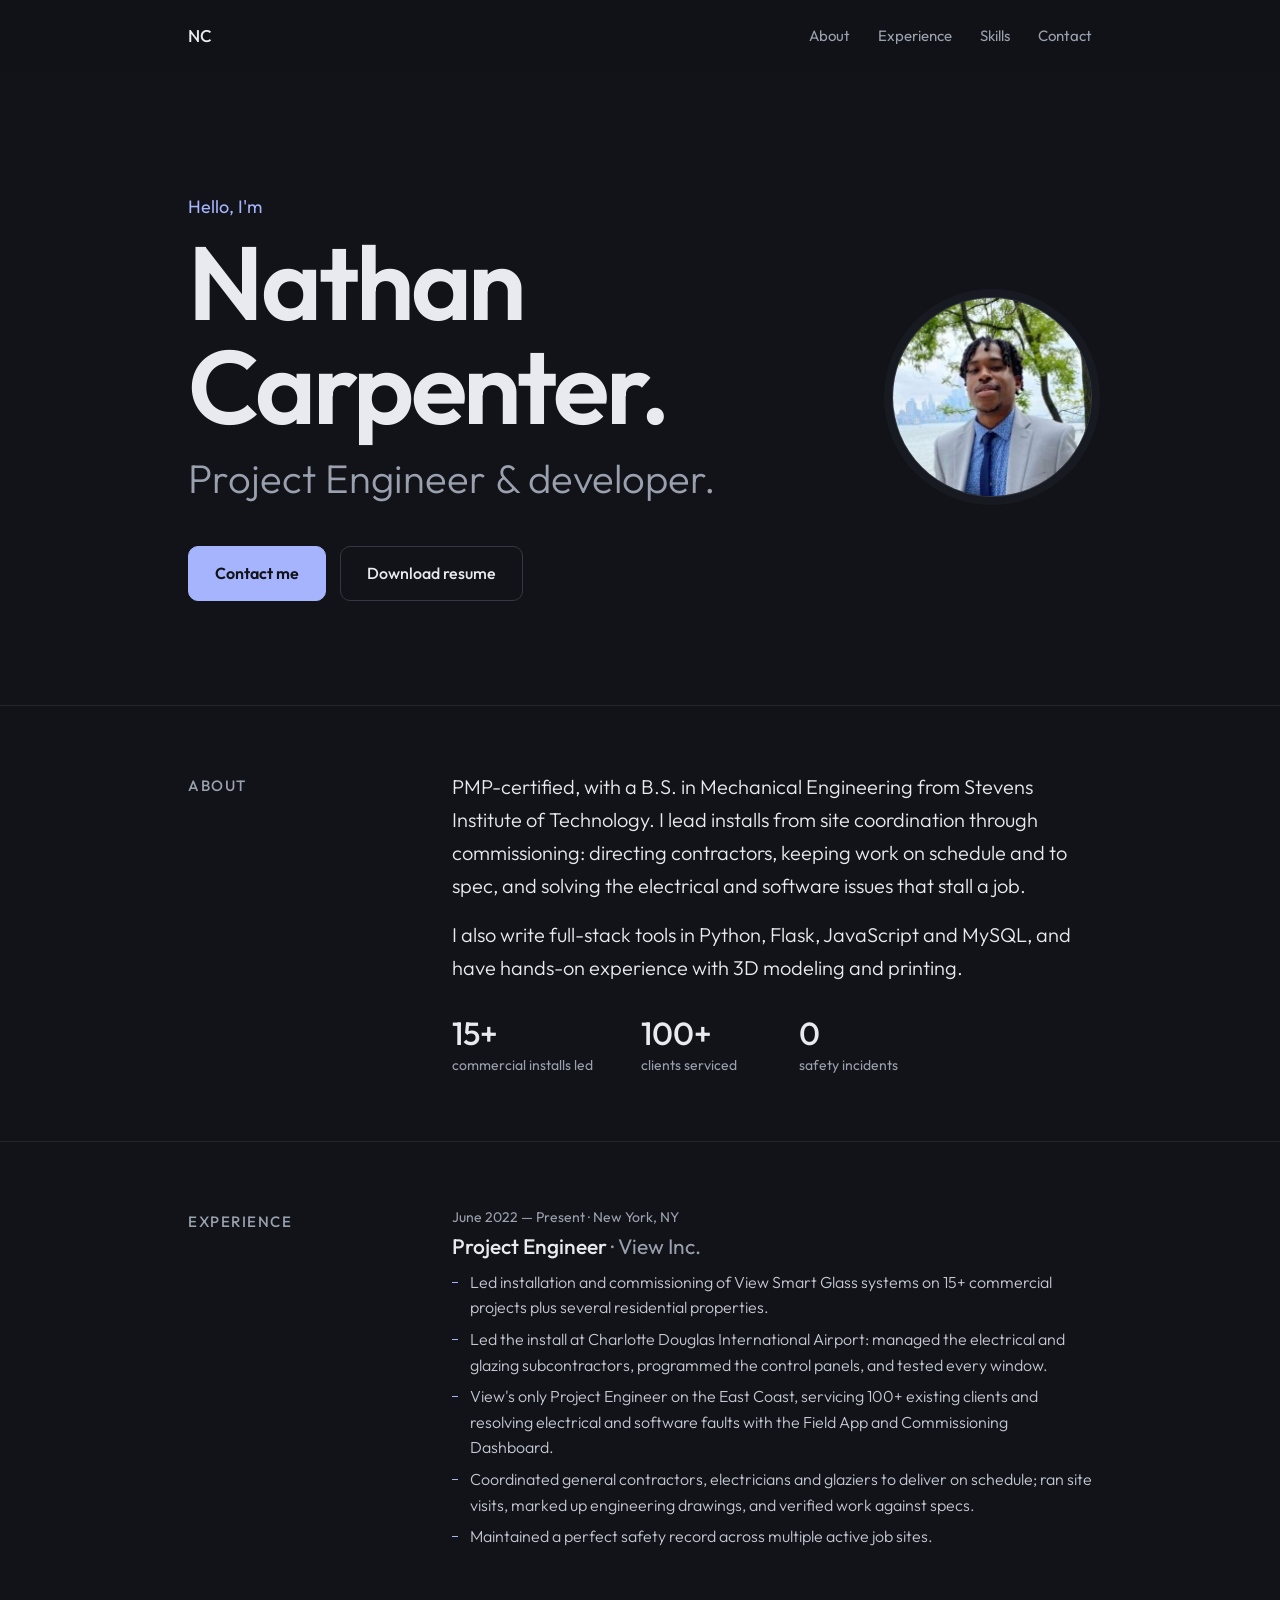
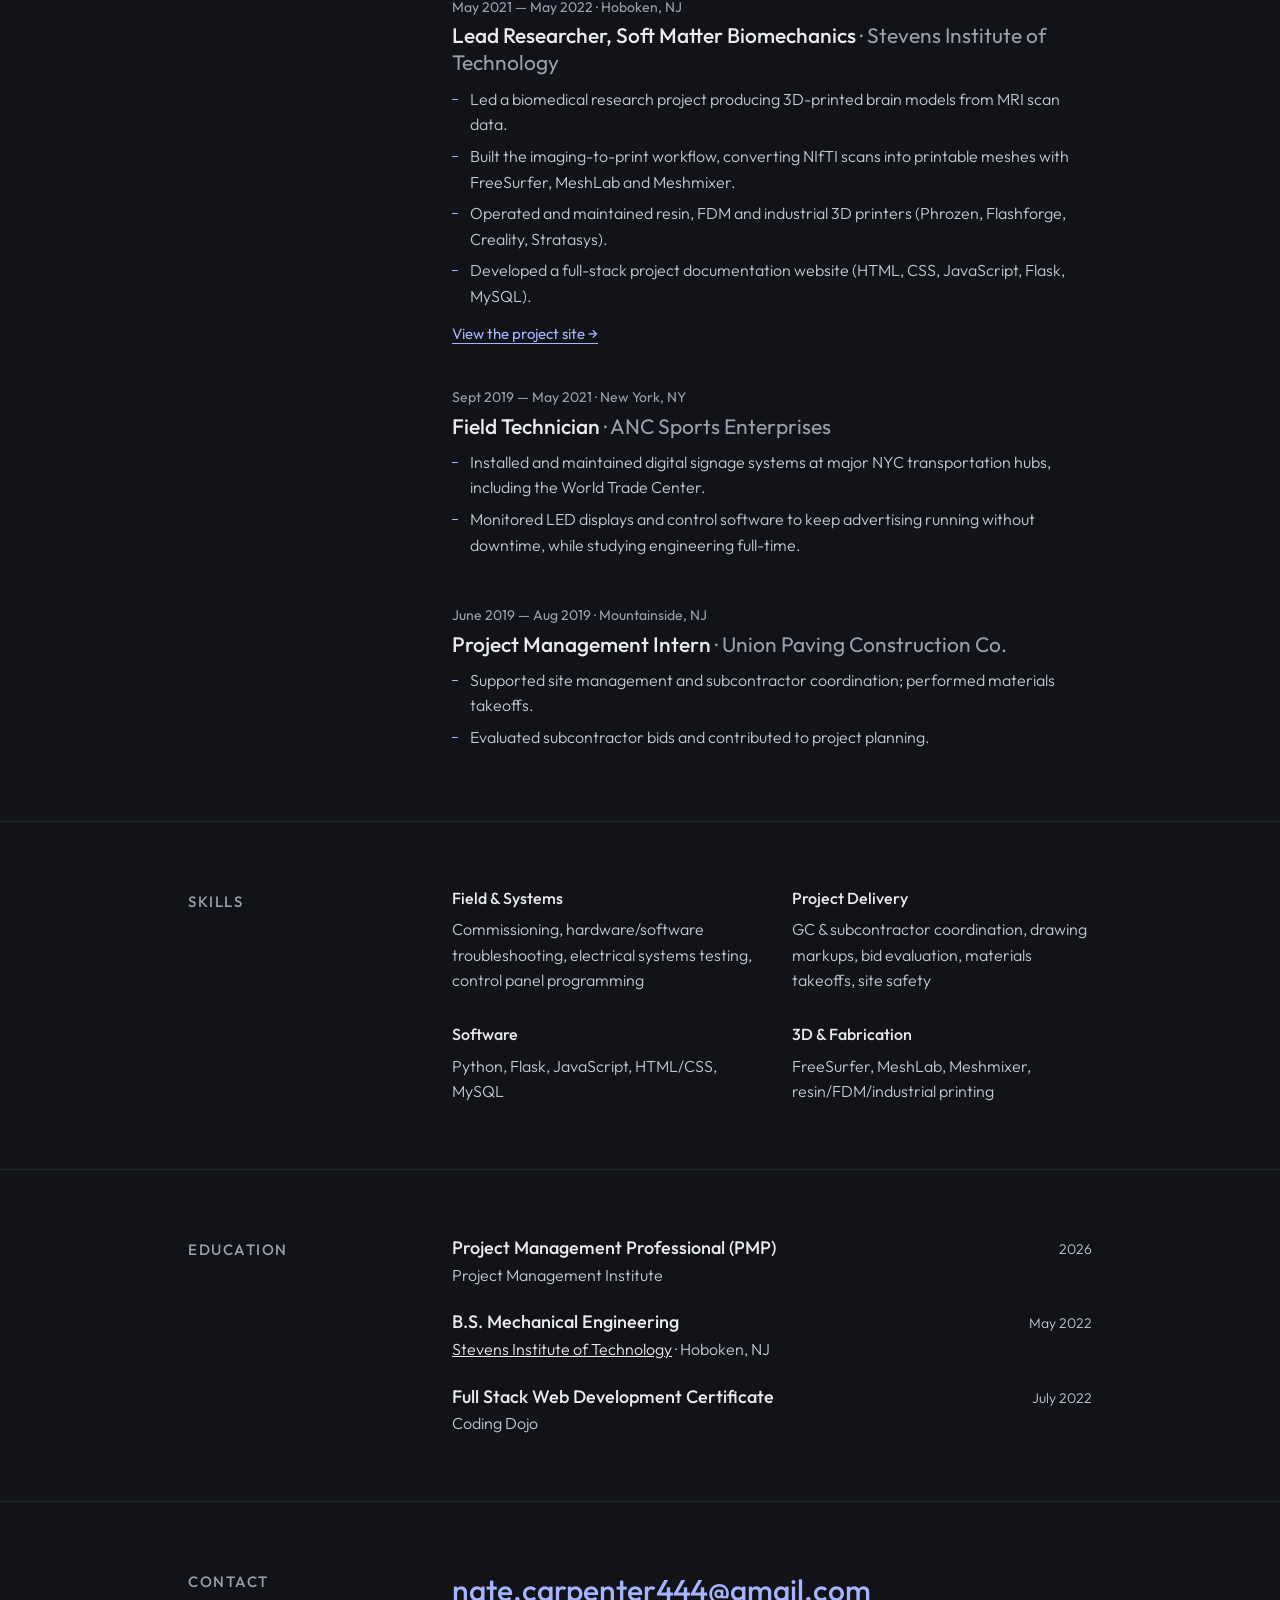
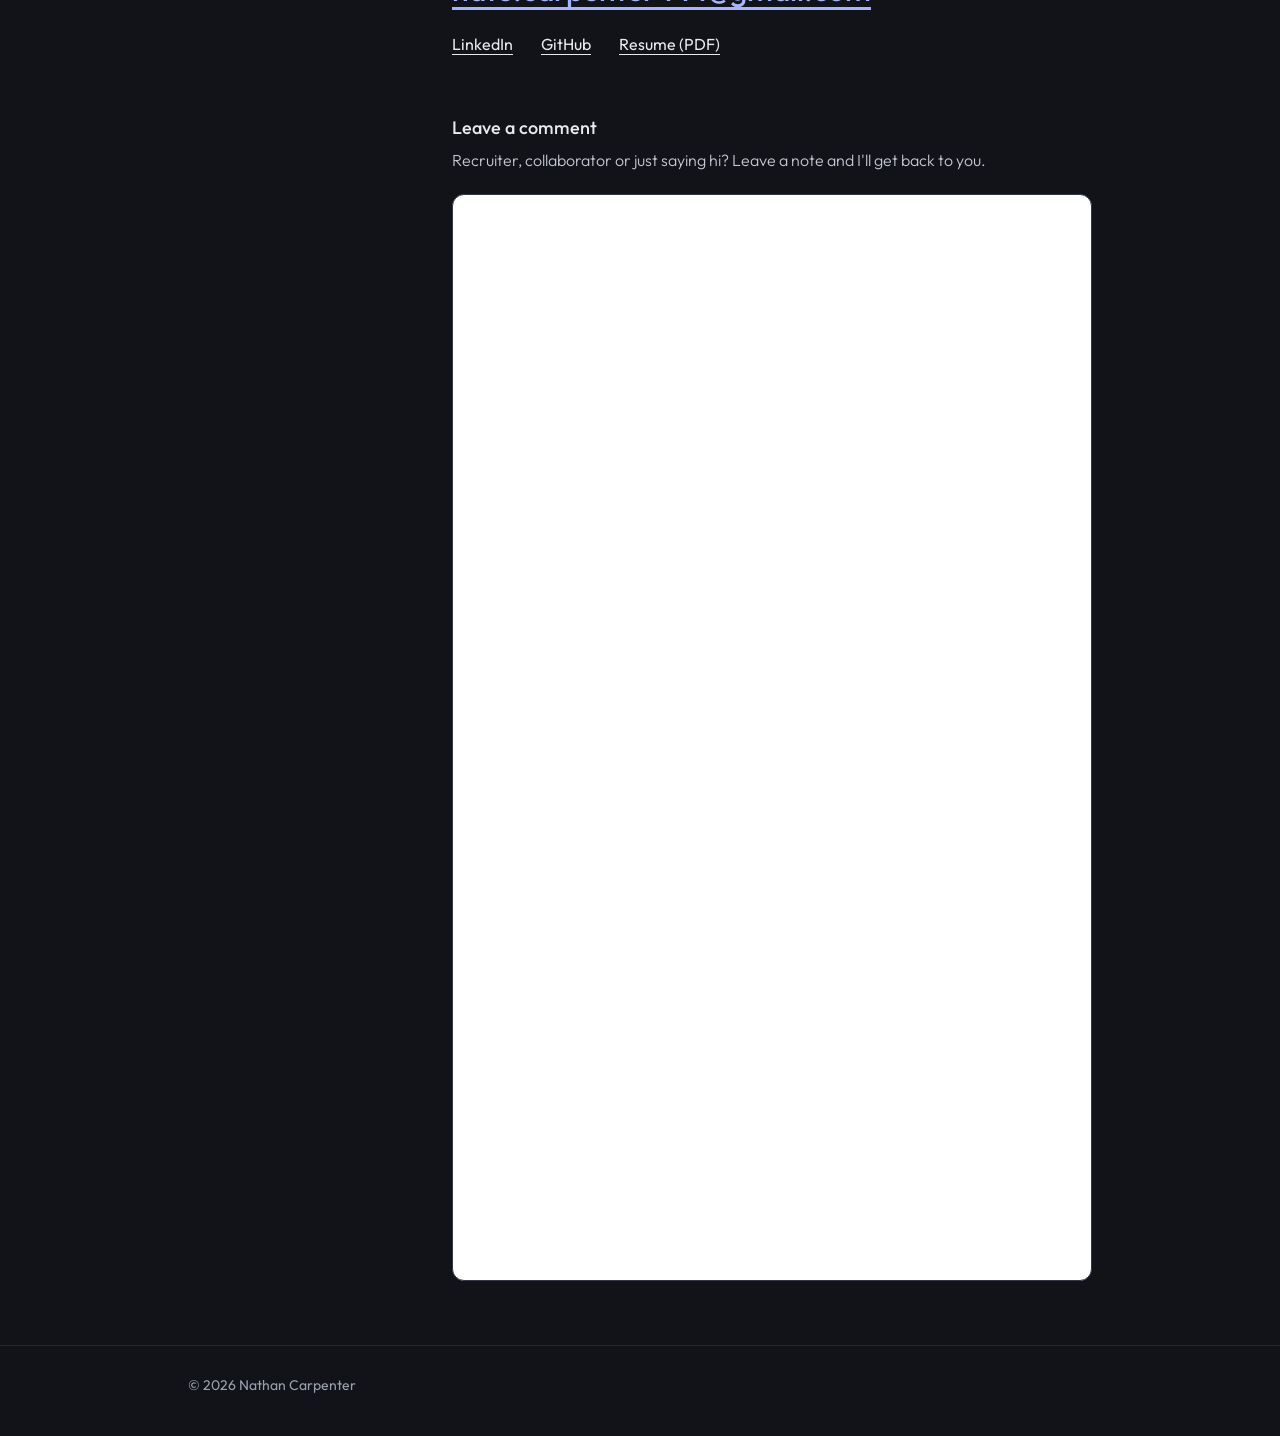
==== site/index.html @ c162f0c3 "Static version with Google Form" ====
<!DOCTYPE html>
<html lang="en">
<head>
<meta charset="utf-8">
<meta name="viewport" content="width=device-width, initial-scale=1">
<title>Nathan Carpenter — Project Engineer</title>
<meta name="description" content="Nathan R. Carpenter, PMP. Project Engineer and developer based in New Jersey.">
<link rel="preconnect" href="https://fonts.googleapis.com">
<link rel="preconnect" href="https://fonts.gstatic.com" crossorigin>
<link href="https://fonts.googleapis.com/css2?family=Outfit:wght@300;400;500;600&display=swap" rel="stylesheet">
<link rel="stylesheet" href="assets/site.css">
</head>
<body>

<header class="nav" id="nav">
  <div class="wrap">
    <a class="logo" href="#top">NC</a>
    <nav aria-label="Main"><ul>
      <li><a href="#about">About</a></li>
      <li><a href="#experience">Experience</a></li>
      <li><a href="#skills">Skills</a></li>
      <li><a href="#contact">Contact</a></li>
    </ul></nav>
  </div>
</header>

<main>
  <section class="hero" id="top">
    <div class="wrap hero-grid">
      <div>
        <p class="hello">Hello, I'm</p>
        <h1>Nathan Carpenter.</h1>
        <p class="role">Project Engineer &amp; developer.</p>
        <div class="cta">
          <a class="btn primary" href="#contact">Contact me</a>
          <a class="btn" href="docs/Nathan_Carpenter_Resume.pdf" target="_blank">Download resume</a>
        </div>
      </div>
      <img class="portrait" src="assets/nate.jpg" alt="Photo of Nathan Carpenter" width="200" height="200">
    </div>
  </section>

  <section class="row" id="about">
    <div class="wrap">
      <h2>About</h2>
      <div class="body">
        <p class="lead">PMP-certified, with a B.S. in Mechanical Engineering from Stevens Institute of Technology. I lead installs from site coordination through commissioning: directing contractors, keeping work on schedule and to spec, and solving the electrical and software issues that stall a job.</p>
        <p class="lead">I also write full-stack tools in Python, Flask, JavaScript and MySQL, and have hands-on experience with 3D modeling and printing.</p>
        <div class="stats">
          <div><b>15+</b><span>commercial installs led</span></div>
          <div><b>100+</b><span>clients serviced</span></div>
          <div><b>0</b><span>safety incidents</span></div>
        </div>
      </div>
    </div>
  </section>

  <section class="row" id="experience">
    <div class="wrap">
      <h2>Experience</h2>
      <div class="body jobs">
        <article class="job">
          <p class="when">June 2022 — Present · New York, NY</p>
          <h3>Project Engineer <span>· View Inc.</span></h3>
          <ul>
            <li>Led installation and commissioning of View Smart Glass systems on 15+ commercial projects plus several residential properties.</li>
            <li>Led the install at Charlotte Douglas International Airport: managed the electrical and glazing subcontractors, programmed the control panels, and tested every window.</li>
            <li>View's only Project Engineer on the East Coast, servicing 100+ existing clients and resolving electrical and software faults with the Field App and Commissioning Dashboard.</li>
            <li>Coordinated general contractors, electricians and glaziers to deliver on schedule; ran site visits, marked up engineering drawings, and verified work against specs.</li>
            <li>Maintained a perfect safety record across multiple active job sites.</li>
          </ul>
        </article>
        <article class="job">
          <p class="when">May 2021 — May 2022 · Hoboken, NJ</p>
          <h3>Lead Researcher, Soft Matter Biomechanics <span>· Stevens Institute of Technology</span></h3>
          <ul>
            <li>Led a biomedical research project producing 3D-printed brain models from MRI scan data.</li>
            <li>Built the imaging-to-print workflow, converting NIfTI scans into printable meshes with FreeSurfer, MeshLab and Meshmixer.</li>
            <li>Operated and maintained resin, FDM and industrial 3D printers (Phrozen, Flashforge, Creality, Stratasys).</li>
            <li>Developed a full-stack project documentation website (HTML, CSS, JavaScript, Flask, MySQL).</li>
          </ul>
          <a class="text-link" href="docs/AutomaticBrainSegmentation.html" target="_blank">View the project site →</a>
        </article>
        <article class="job">
          <p class="when">Sept 2019 — May 2021 · New York, NY</p>
          <h3>Field Technician <span>· ANC Sports Enterprises</span></h3>
          <ul>
            <li>Installed and maintained digital signage systems at major NYC transportation hubs, including the World Trade Center.</li>
            <li>Monitored LED displays and control software to keep advertising running without downtime, while studying engineering full-time.</li>
          </ul>
        </article>
        <article class="job">
          <p class="when">June 2019 — Aug 2019 · Mountainside, NJ</p>
          <h3>Project Management Intern <span>· Union Paving Construction Co.</span></h3>
          <ul>
            <li>Supported site management and subcontractor coordination; performed materials takeoffs.</li>
            <li>Evaluated subcontractor bids and contributed to project planning.</li>
          </ul>
        </article>
      </div>
    </div>
  </section>

  <section class="row" id="skills">
    <div class="wrap">
      <h2>Skills</h2>
      <div class="body groups">
        <div><h3>Field &amp; Systems</h3><p>Commissioning, hardware/software troubleshooting, electrical systems testing, control panel programming</p></div>
        <div><h3>Project Delivery</h3><p>GC &amp; subcontractor coordination, drawing markups, bid evaluation, materials takeoffs, site safety</p></div>
        <div><h3>Software</h3><p>Python, Flask, JavaScript, HTML/CSS, MySQL</p></div>
        <div><h3>3D &amp; Fabrication</h3><p>FreeSurfer, MeshLab, Meshmixer, resin/FDM/industrial printing</p></div>
      </div>
    </div>
  </section>

  <section class="row" id="education">
    <div class="wrap">
      <h2>Education</h2>
      <div class="body edu">
        <div><div><h3>Project Management Professional (PMP)</h3><p>Project Management Institute</p></div><p class="when">2026</p></div>
        <div><div><h3>B.S. Mechanical Engineering</h3><p><a href="https://www.stevens.edu/schaefer-school-engineering-science/departments/mechanical-engineering/undergraduate-programs/mechanical-engineering" target="_blank" rel="noopener">Stevens Institute of Technology</a> · Hoboken, NJ</p></div><p class="when">May 2022</p></div>
        <div><div><h3>Full Stack Web Development Certificate</h3><p>Coding Dojo</p></div><p class="when">July 2022</p></div>
      </div>
    </div>
  </section>

  <section class="row" id="contact">
    <div class="wrap">
      <h2>Contact</h2>
      <div class="body">
        <a class="email" href="mailto:nate.carpenter444@gmail.com">nate.carpenter444@gmail.com</a>
        <div class="links">
          <a href="https://www.linkedin.com/in/nathan-carpenter-2418331b4/" target="_blank" rel="noopener">LinkedIn</a>
          <a href="https://github.com/NateCarp3" target="_blank" rel="noopener">GitHub</a>
          <a href="docs/Nathan_Carpenter_Resume.pdf" target="_blank">Resume (PDF)</a>
        </div>

        <p class="form-intro">Leave a comment</p>
        <p>Recruiter, collaborator or just saying hi? Leave a note and I'll get back to you.</p>
        <div class="gform">
          <iframe src="https://docs.google.com/forms/d/e/1FAIpQLSc_EqHZI4drQ5En_stX1o5yN9obFayaPD6HIhwSbYNdCAgAFw/viewform?embedded=true" title="Leave a comment" loading="lazy">Loading…</iframe>
        </div>
      </div>
    </div>
  </section>
</main>

<footer>
  <div class="wrap">© 2026 Nathan Carpenter</div>
</footer>

<script>
  (function(){
    var nav=document.getElementById('nav');
    function f(){ nav.classList.toggle('scrolled', window.scrollY>8); }
    window.addEventListener('scroll', f, {passive:true}); f();
  })();
</script>
</body>
</html>
---- site/assets/site.css ----
:root{
  --bg:#111318; --line:#23262f; --line-2:#343845; --panel:#171a21;
  --text:#e8eaf0; --soft:#c4c8d2; --muted:#9aa0ae; --accent:#a5b4fc; --accent-hi:#c7d0ff;
  --font:"Outfit",system-ui,sans-serif;
}
*{box-sizing:border-box;margin:0;padding:0}
html{scroll-behavior:smooth}
body{background:var(--bg);color:var(--text);font-family:var(--font);line-height:1.6;-webkit-font-smoothing:antialiased}
a{color:var(--text)}
a:hover{color:var(--accent)}
:focus-visible{outline:2px solid var(--accent);outline-offset:3px;border-radius:4px}
.wrap{max-width:960px;margin:0 auto;padding:0 28px}

/* nav */
.nav{position:sticky;top:0;z-index:10;background:rgba(17,19,24,.9);backdrop-filter:blur(8px);border-bottom:1px solid transparent;transition:border-color .2s}
.nav.scrolled{border-bottom-color:var(--line)}
.nav .wrap{display:flex;flex-wrap:wrap;gap:16px;justify-content:space-between;align-items:center;min-height:72px}
.logo{text-decoration:none;font-weight:500;font-size:17px;letter-spacing:.02em}
.nav ul{list-style:none;display:flex;flex-wrap:wrap;gap:28px}
.nav ul a{text-decoration:none;color:var(--muted);font-size:15px}
.nav ul a:hover{color:var(--text)}

/* hero */
.hero{padding:120px 0 104px}
.hello{font-size:18px;color:var(--accent)}
.hero h1{margin-top:8px;font-weight:600;font-size:clamp(52px,9vw,104px);line-height:1;letter-spacing:-.03em}
.hero .role{margin-top:16px;font-weight:300;font-size:clamp(26px,3.6vw,40px);line-height:1.2;color:var(--muted)}
.cta{display:flex;flex-wrap:wrap;gap:14px;margin-top:44px}
.btn{text-decoration:none;padding:14px 26px;min-height:48px;display:inline-flex;align-items:center;border-radius:10px;border:1px solid var(--line-2);font-weight:500;transition:background .15s,border-color .15s,color .15s}
.btn:hover{border-color:var(--accent);color:var(--accent)}
.btn.primary{background:var(--accent);border-color:var(--accent);color:var(--bg);font-weight:600}
.btn.primary:hover{background:var(--accent-hi);color:var(--bg)}

/* rows */
.row{border-top:1px solid var(--line);padding:64px 0}
.row .wrap{display:flex;flex-wrap:wrap;gap:24px 64px}
.row h2{flex:0 0 200px;font-weight:500;font-size:15px;color:var(--muted);text-transform:uppercase;letter-spacing:.1em;padding-top:4px}
.row .body{flex:1 1 420px;min-width:0}

/* hero photo */
.hero-grid{display:flex;align-items:center;justify-content:space-between;gap:40px 56px}
.portrait{width:200px;height:200px;border-radius:50%;object-fit:cover;flex:none;border:1px solid var(--line-2);box-shadow:0 0 0 8px var(--panel)}
.lead{font-weight:300;font-size:20px;line-height:1.65}
.lead + .lead{margin-top:16px}
.stats{display:flex;flex-wrap:wrap;gap:16px 48px;margin-top:32px}
.stats div{min-width:110px}
.stats b{display:block;font-weight:500;font-size:32px;line-height:1.1}
.stats span{font-size:14px;color:var(--muted)}

/* jobs */
.jobs{display:flex;flex-direction:column;gap:40px}
.when{font-size:14px;color:var(--muted)}
.job h3{margin-top:4px;font-weight:500;font-size:21px;line-height:1.3}
.job h3 span{color:var(--muted);font-weight:400}
.job ul{list-style:none;margin-top:10px}
.job li{position:relative;padding-left:18px;font-weight:300;color:var(--soft);margin-bottom:6px}
.job li::before{content:"";position:absolute;left:0;top:.75em;width:6px;height:1px;background:var(--accent)}
.text-link{display:inline-block;margin-top:6px;font-size:15px;color:var(--accent);text-underline-offset:4px}

/* skills / education */
.groups{display:grid;grid-template-columns:repeat(2,minmax(0,1fr));gap:28px 40px}
.groups h3{font-weight:500;font-size:16px;margin-bottom:6px}
.groups p{font-weight:300;color:var(--soft)}
.edu{display:flex;flex-direction:column;gap:20px}
.edu > div{display:flex;flex-wrap:wrap;justify-content:space-between;align-items:baseline;gap:4px 16px}
.edu h3{font-weight:500;font-size:18px}
.edu p{font-weight:300;color:var(--soft)}
.edu .when{white-space:nowrap}

/* contact */
.email{font-size:clamp(22px,3vw,30px);font-weight:500;color:var(--accent);word-break:break-all;text-underline-offset:6px}
.email:hover{color:var(--accent-hi)}
.links{display:flex;flex-wrap:wrap;gap:12px 28px;margin-top:18px}
.links a{font-size:16px;text-underline-offset:4px}

footer{border-top:1px solid var(--line);padding:28px 0 40px;color:var(--muted);font-size:14px}

@media (max-width:720px){
  .wrap{padding:0 20px}
  .nav ul{gap:18px}
  .hero{padding:72px 0 64px}
  .row{padding:48px 0}
  .row h2{flex-basis:100%}
  .hero-grid{flex-direction:column-reverse;align-items:flex-start}
  .portrait{width:120px;height:120px;box-shadow:0 0 0 6px var(--panel)}
  .groups,form.comment{grid-template-columns:1fr}
}

/* embedded Google Form */
.gform{margin-top:20px;background:#ffffff;border-radius:12px;overflow:hidden;border:1px solid var(--line-2)}
.gform iframe{display:block;width:100%;height:1085px;border:0}
@media (max-width:720px){.gform iframe{height:1250px}}
.form-intro{margin-top:56px;font-weight:500;font-size:18px}
.form-intro + p{margin-top:6px;font-weight:300;color:var(--soft)}
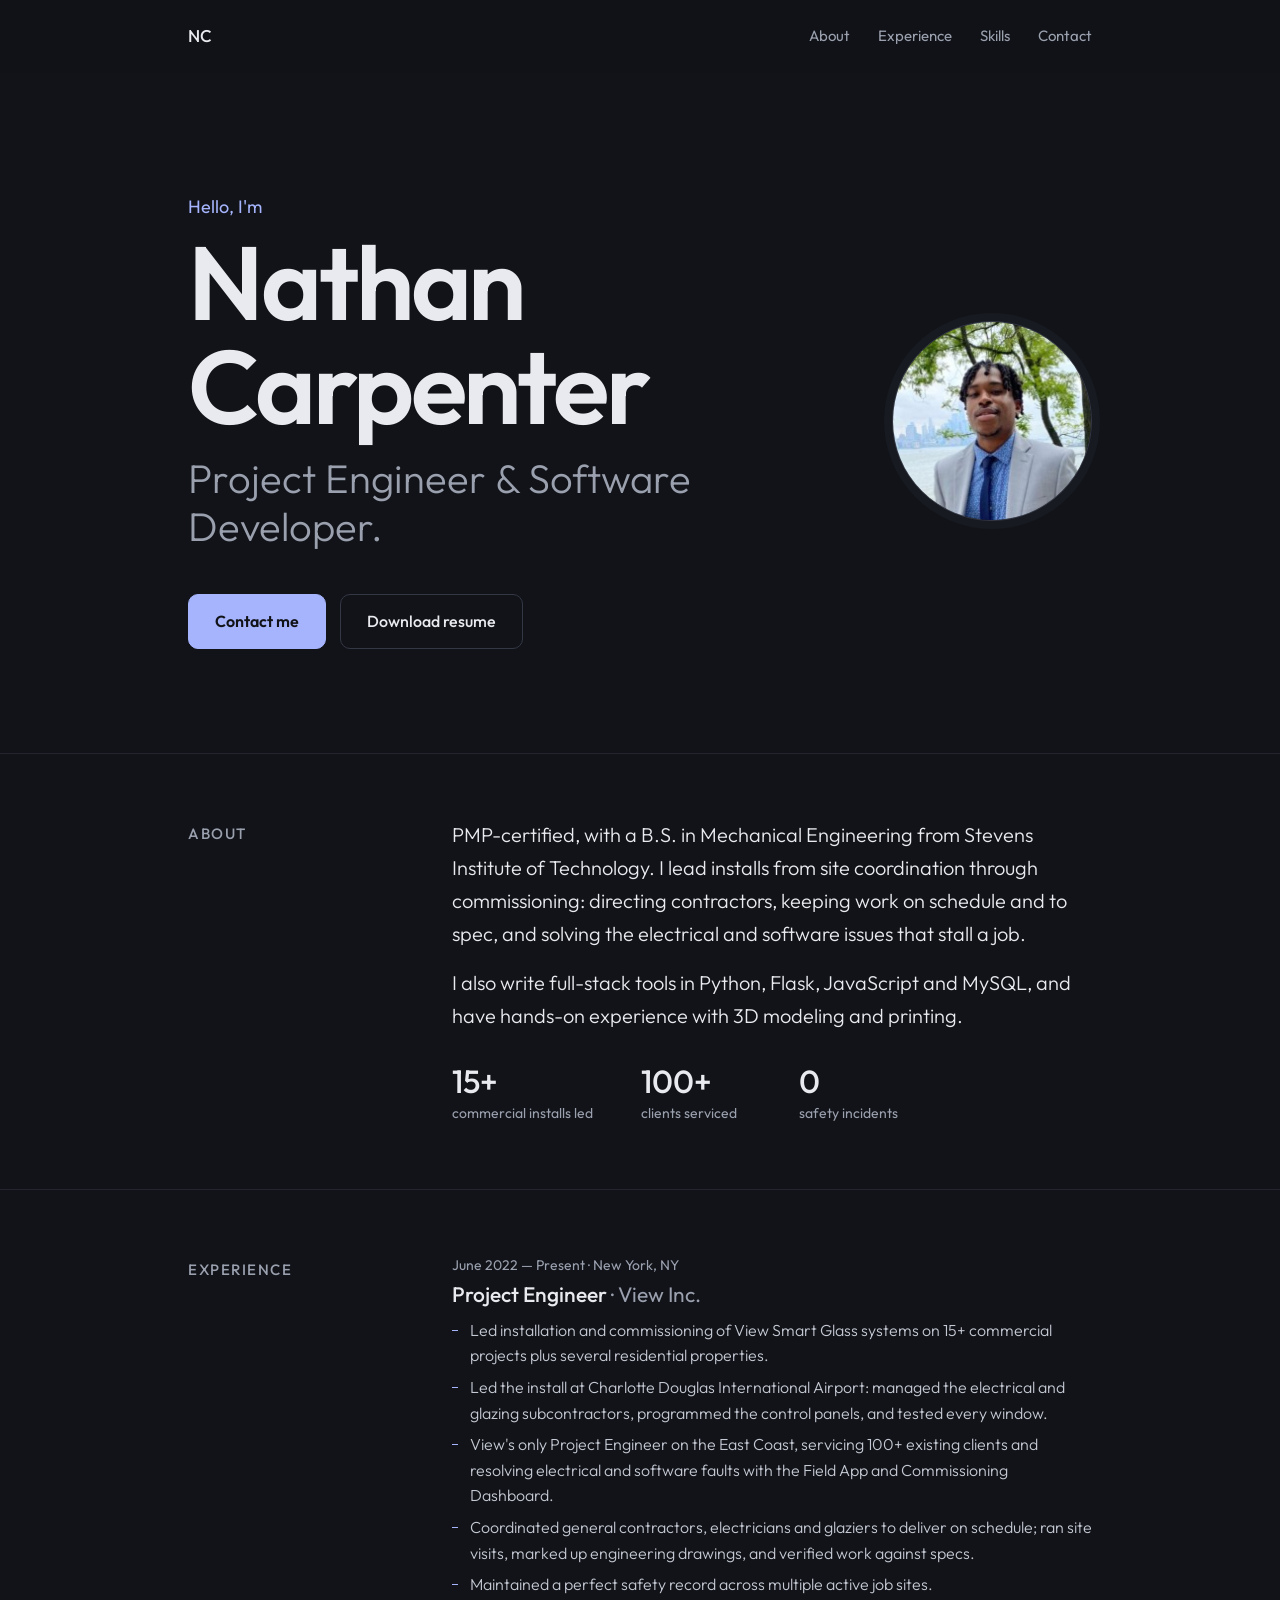
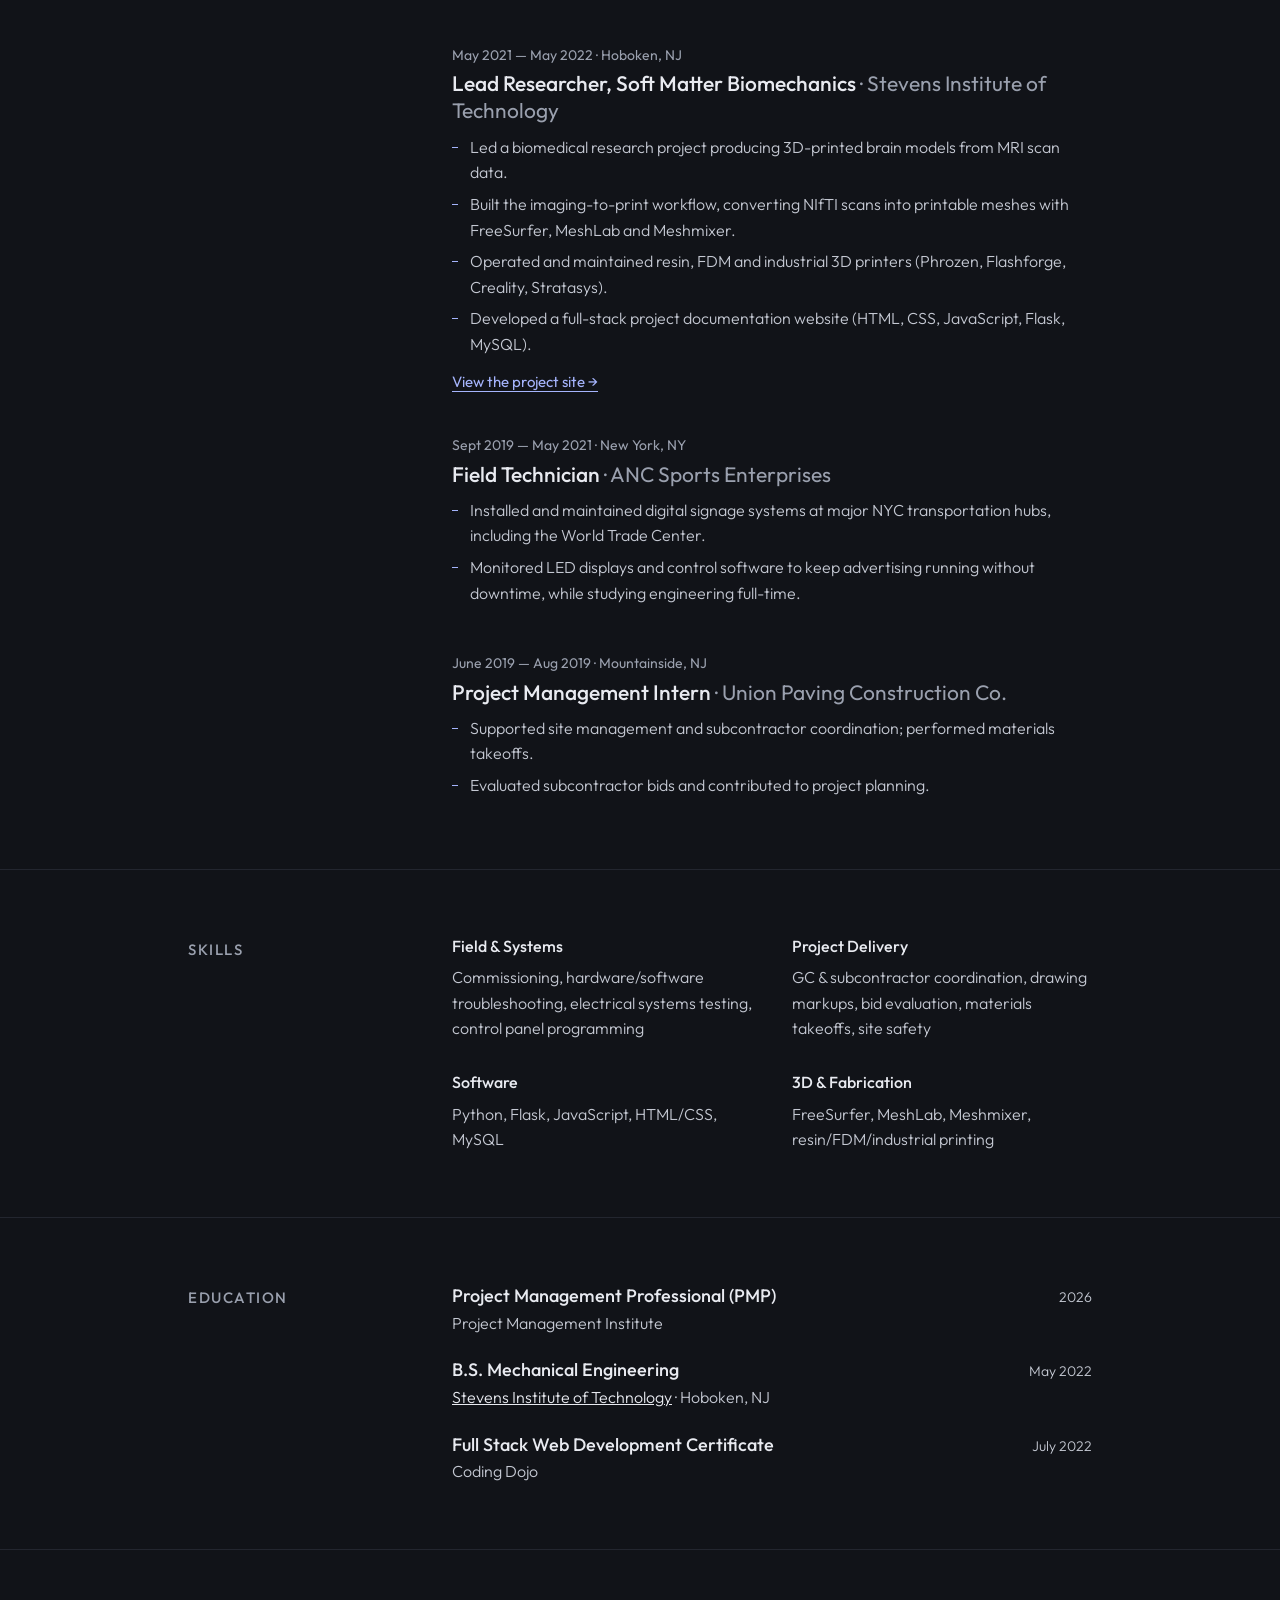
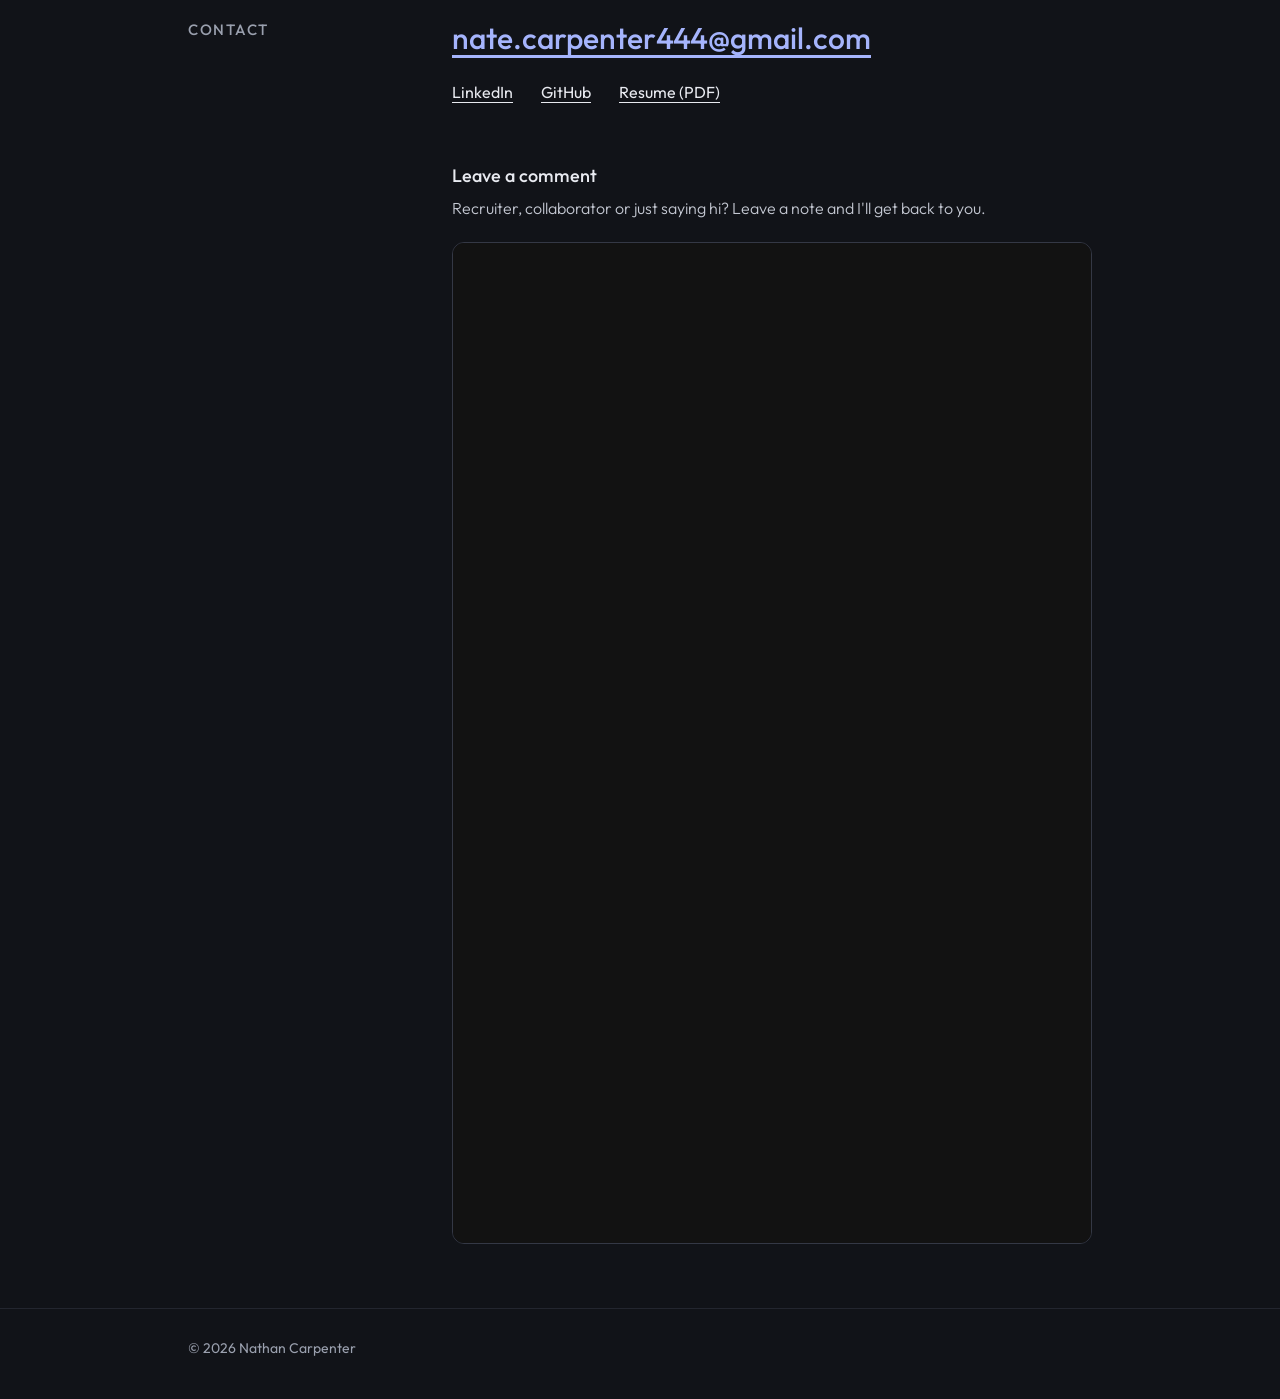
==== commit 341b8a6e: "Update headline and taller form" ====
--- a/site/index.html
+++ b/site/index.html
@@ -29,8 +29,8 @@
     <div class="wrap hero-grid">
       <div>
         <p class="hello">Hello, I'm</p>
-        <h1>Nathan Carpenter.</h1>
-        <p class="role">Project Engineer &amp; developer.</p>
+        <h1>Nathan Carpenter</h1>
+        <p class="role">Project Engineer &amp; Software Developer.</p>
         <div class="cta">
           <a class="btn primary" href="#contact">Contact me</a>
           <a class="btn" href="docs/Nathan_Carpenter_Resume.pdf" target="_blank">Download resume</a>
--- a/site/assets/site.css
+++ b/site/assets/site.css
@@ -87,8 +87,10 @@
 }
 
 /* embedded Google Form */
-.gform{margin-top:20px;background:#ffffff;border-radius:12px;overflow:hidden;border:1px solid var(--line-2)}
-.gform iframe{display:block;width:100%;height:1085px;border:0}
-@media (max-width:720px){.gform iframe{height:1250px}}
+.gform{margin-top:20px;border-radius:12px;overflow:hidden;border:1px solid var(--line-2);background:var(--bg)}
+/* Google Forms can't be restyled from outside, so the embed is inverted to a dark look;
+   hue-rotate keeps its accent colours close to the originals. */
+.gform iframe{display:block;width:100%;height:1000px;border:0;background:#fff;filter:invert(.93) hue-rotate(180deg)}
+@media (max-width:720px){.gform iframe{height:1200px}}
 .form-intro{margin-top:56px;font-weight:500;font-size:18px}
 .form-intro + p{margin-top:6px;font-weight:300;color:var(--soft)}
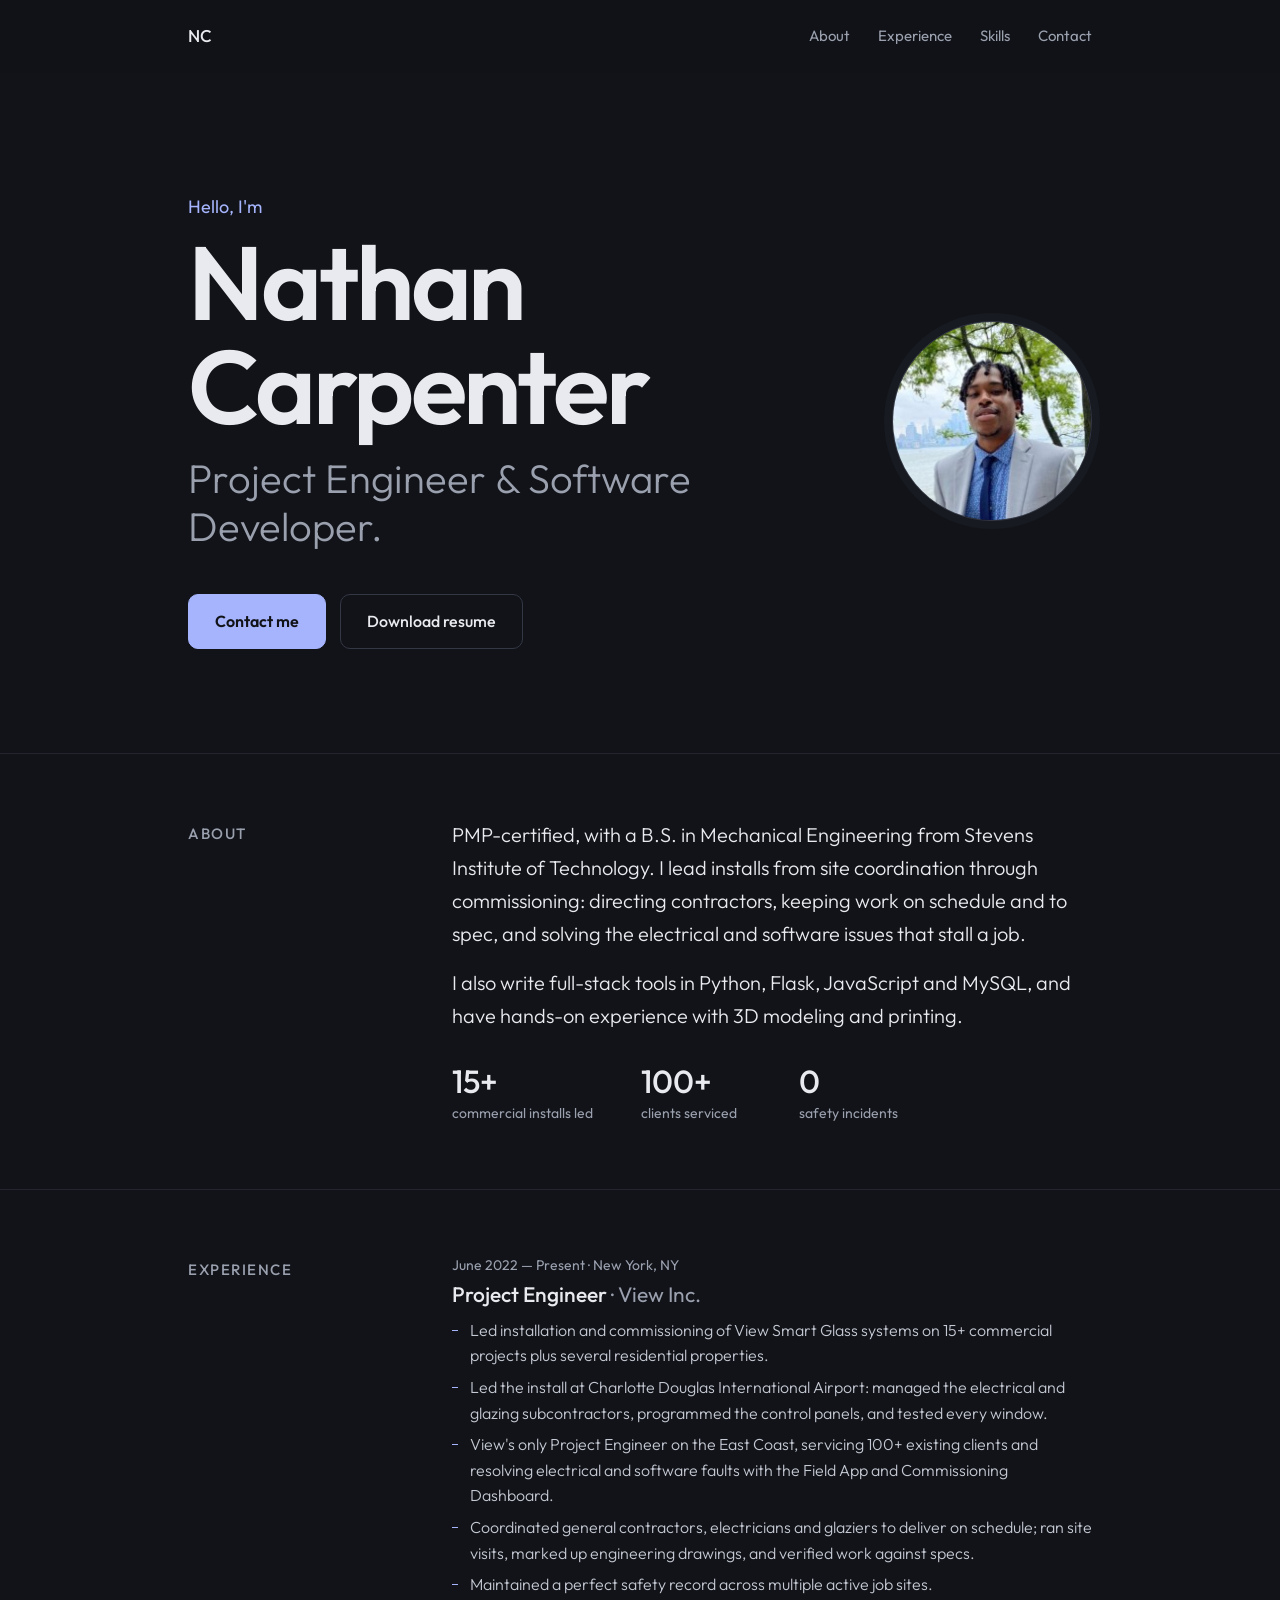
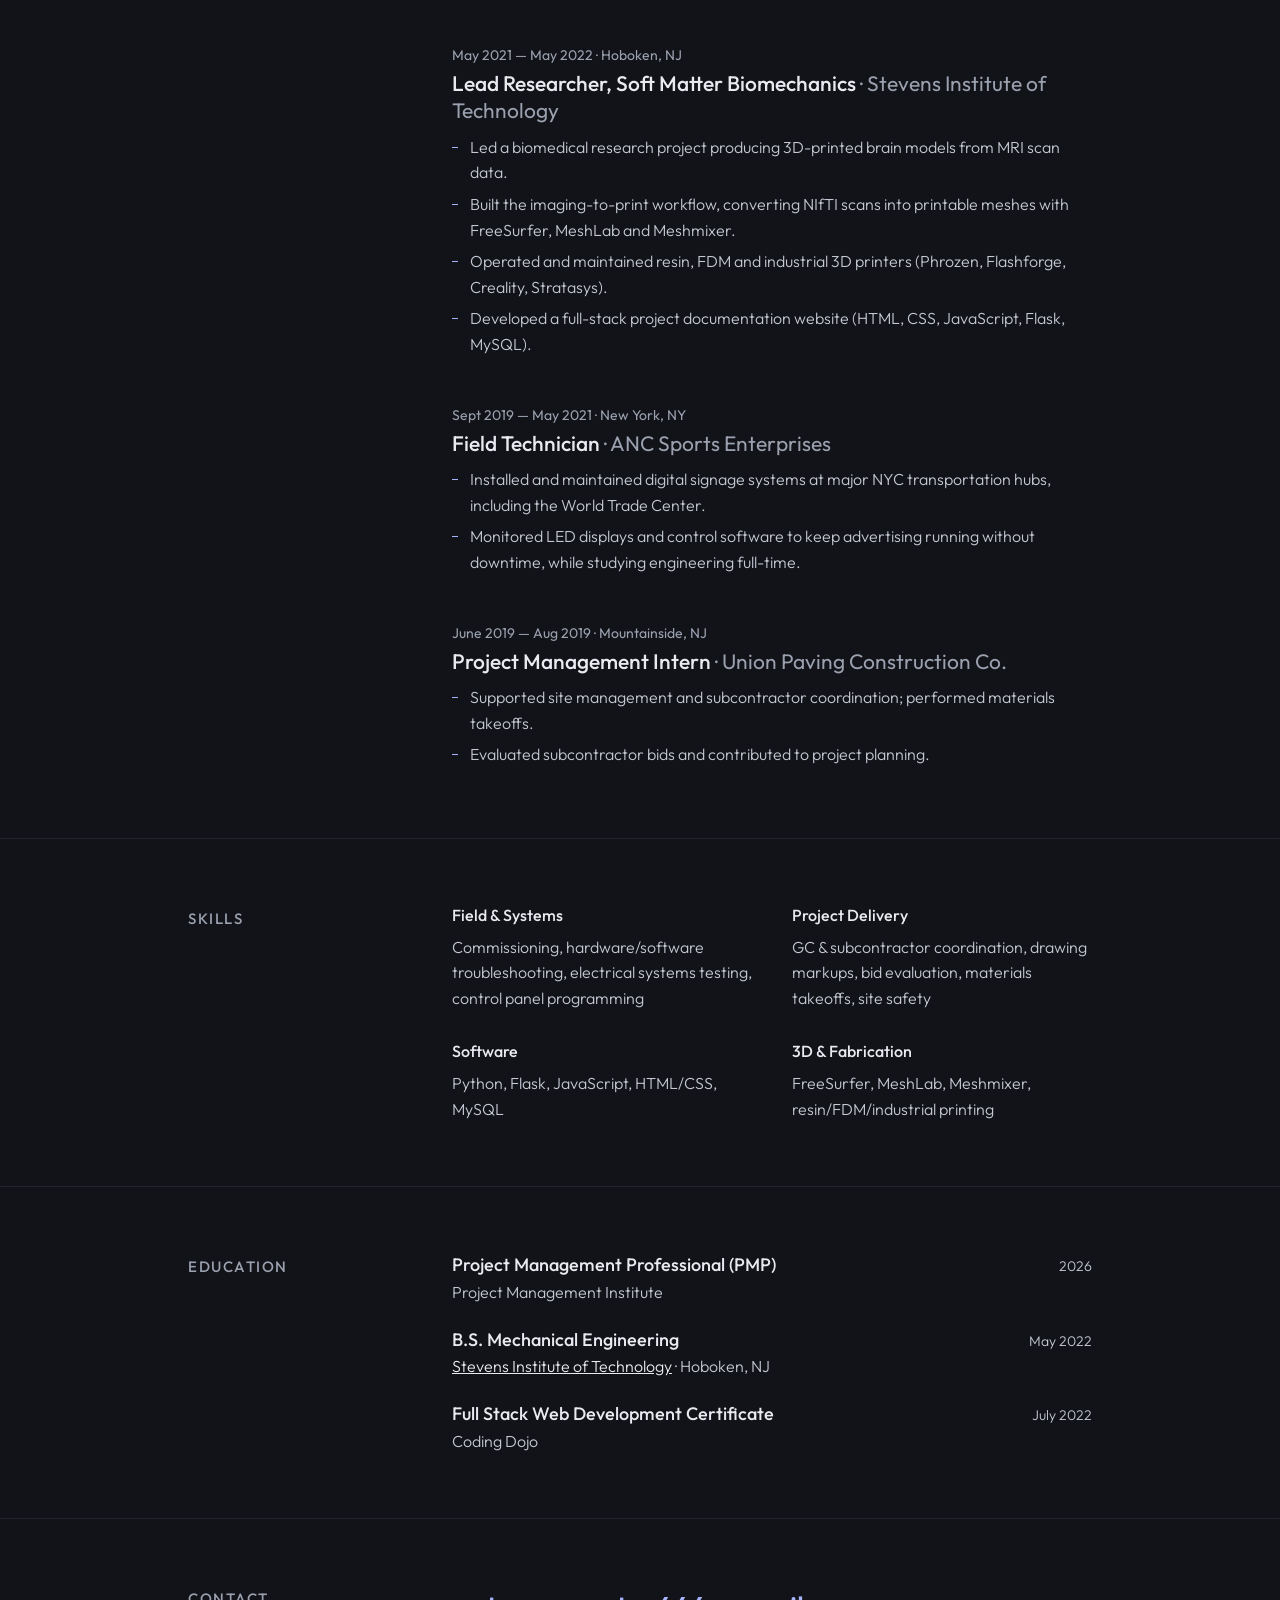
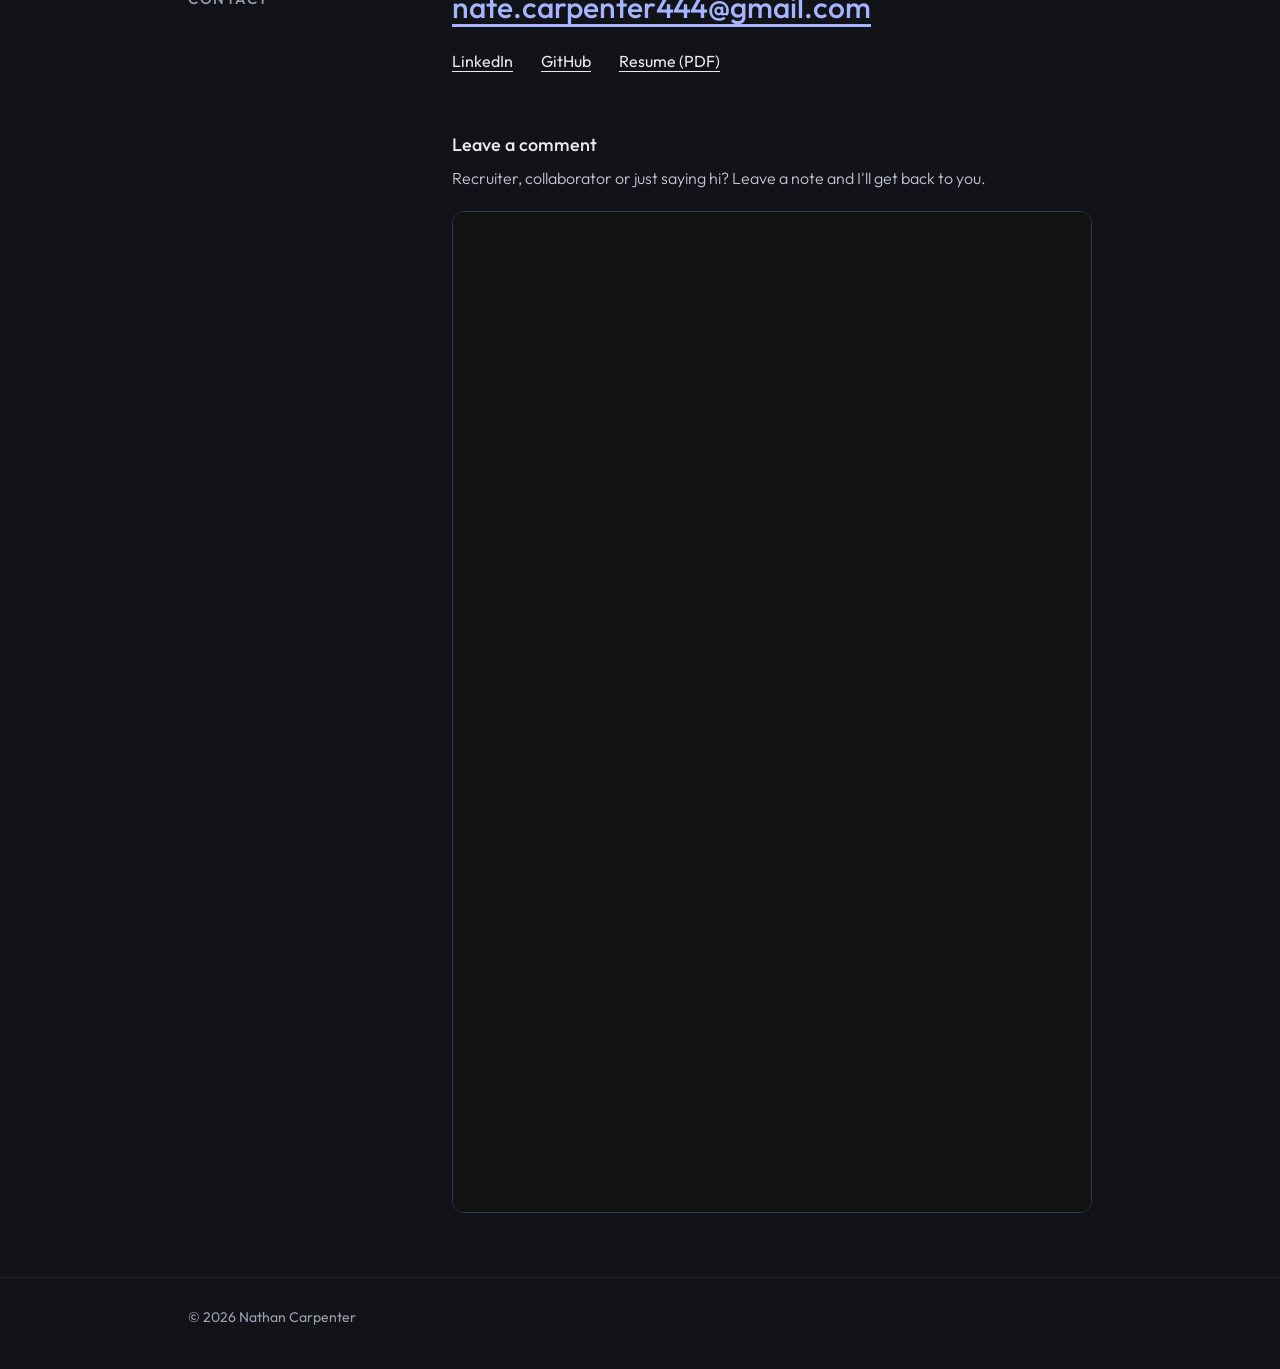
==== commit 6fa6b315: "Remove brain project link" ====
--- a/site/index.html
+++ b/site/index.html
@@ -79,7 +79,6 @@
             <li>Operated and maintained resin, FDM and industrial 3D printers (Phrozen, Flashforge, Creality, Stratasys).</li>
             <li>Developed a full-stack project documentation website (HTML, CSS, JavaScript, Flask, MySQL).</li>
           </ul>
-          <a class="text-link" href="docs/AutomaticBrainSegmentation.html" target="_blank">View the project site →</a>
         </article>
         <article class="job">
           <p class="when">Sept 2019 — May 2021 · New York, NY</p>
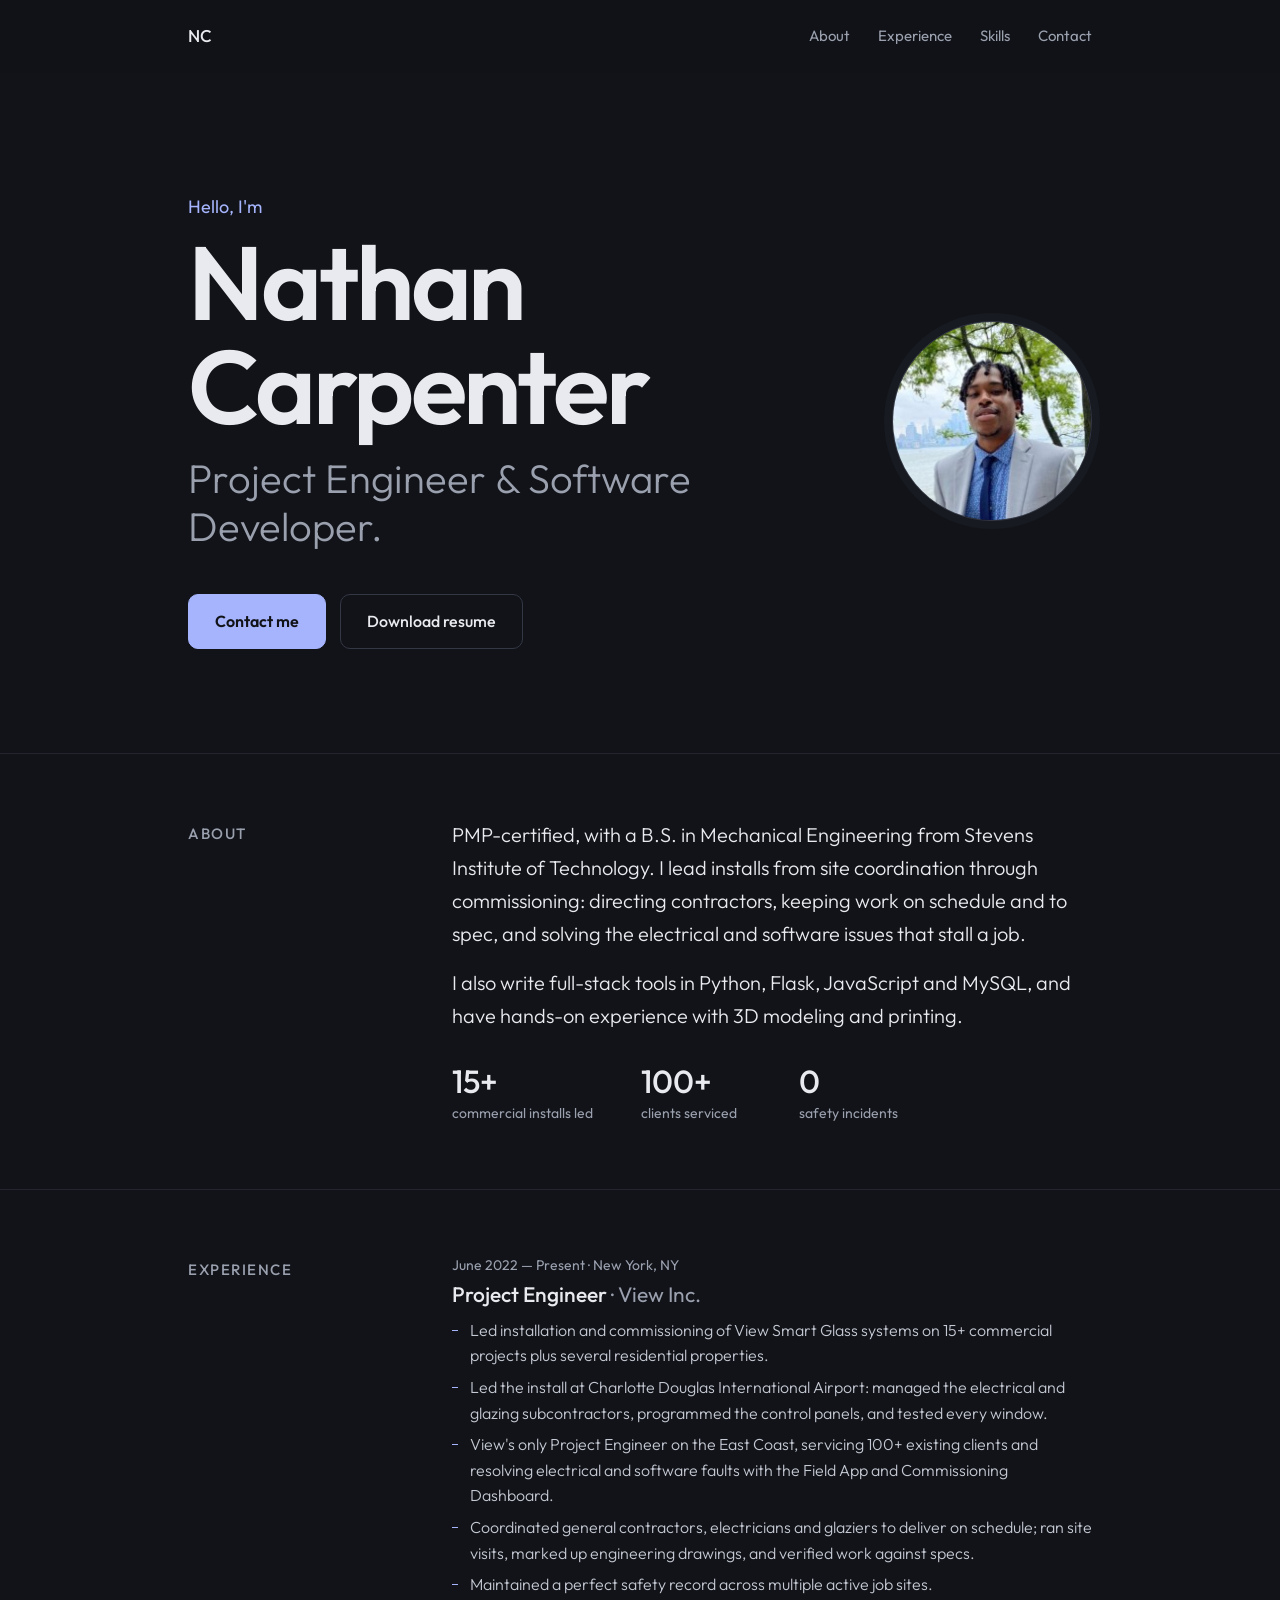
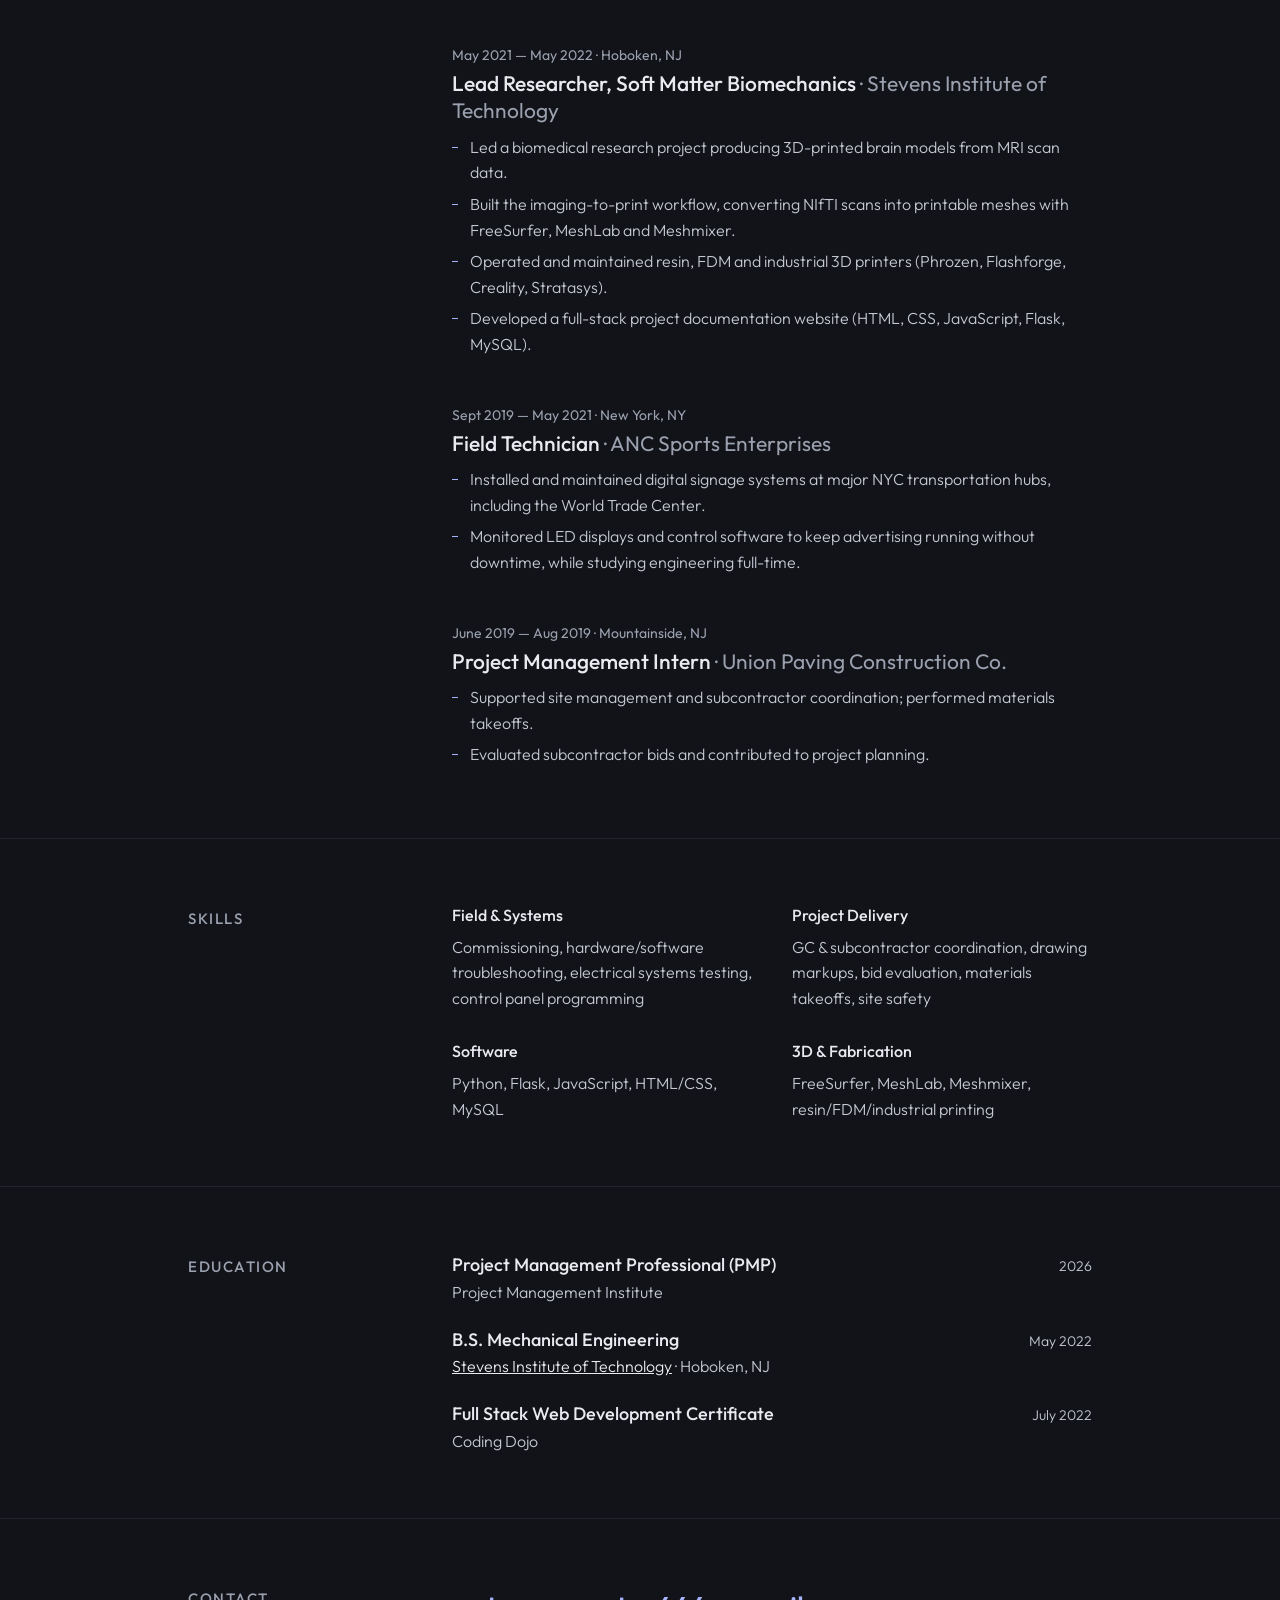
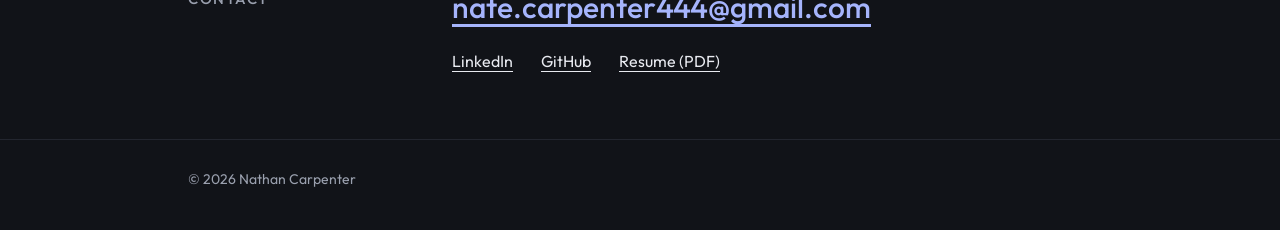
==== commit c66b56b5: "Remove comment form" ====
--- a/site/index.html
+++ b/site/index.html
@@ -5,6 +5,9 @@
 <meta name="viewport" content="width=device-width, initial-scale=1">
 <title>Nathan Carpenter — Project Engineer</title>
 <meta name="description" content="Nathan R. Carpenter, PMP. Project Engineer and developer based in New Jersey.">
+<link rel="icon" href="/favicon.ico" sizes="any">
+<link rel="icon" type="image/png" sizes="32x32" href="/favicon-32.png">
+<link rel="apple-touch-icon" href="/apple-touch-icon.png">
 <link rel="preconnect" href="https://fonts.googleapis.com">
 <link rel="preconnect" href="https://fonts.gstatic.com" crossorigin>
 <link href="https://fonts.googleapis.com/css2?family=Outfit:wght@300;400;500;600&display=swap" rel="stylesheet">
@@ -133,12 +136,6 @@
           <a href="https://github.com/NateCarp3" target="_blank" rel="noopener">GitHub</a>
           <a href="docs/Nathan_Carpenter_Resume.pdf" target="_blank">Resume (PDF)</a>
         </div>
-
-        <p class="form-intro">Leave a comment</p>
-        <p>Recruiter, collaborator or just saying hi? Leave a note and I'll get back to you.</p>
-        <div class="gform">
-          <iframe src="https://docs.google.com/forms/d/e/1FAIpQLSc_EqHZI4drQ5En_stX1o5yN9obFayaPD6HIhwSbYNdCAgAFw/viewform?embedded=true" title="Leave a comment" loading="lazy">Loading…</iframe>
-        </div>
       </div>
     </div>
   </section>
--- a/site/assets/site.css
+++ b/site/assets/site.css
@@ -86,11 +86,3 @@
   .groups,form.comment{grid-template-columns:1fr}
 }
 
-/* embedded Google Form */
-.gform{margin-top:20px;border-radius:12px;overflow:hidden;border:1px solid var(--line-2);background:var(--bg)}
-/* Google Forms can't be restyled from outside, so the embed is inverted to a dark look;
-   hue-rotate keeps its accent colours close to the originals. */
-.gform iframe{display:block;width:100%;height:1000px;border:0;background:#fff;filter:invert(.93) hue-rotate(180deg)}
-@media (max-width:720px){.gform iframe{height:1200px}}
-.form-intro{margin-top:56px;font-weight:500;font-size:18px}
-.form-intro + p{margin-top:6px;font-weight:300;color:var(--soft)}
